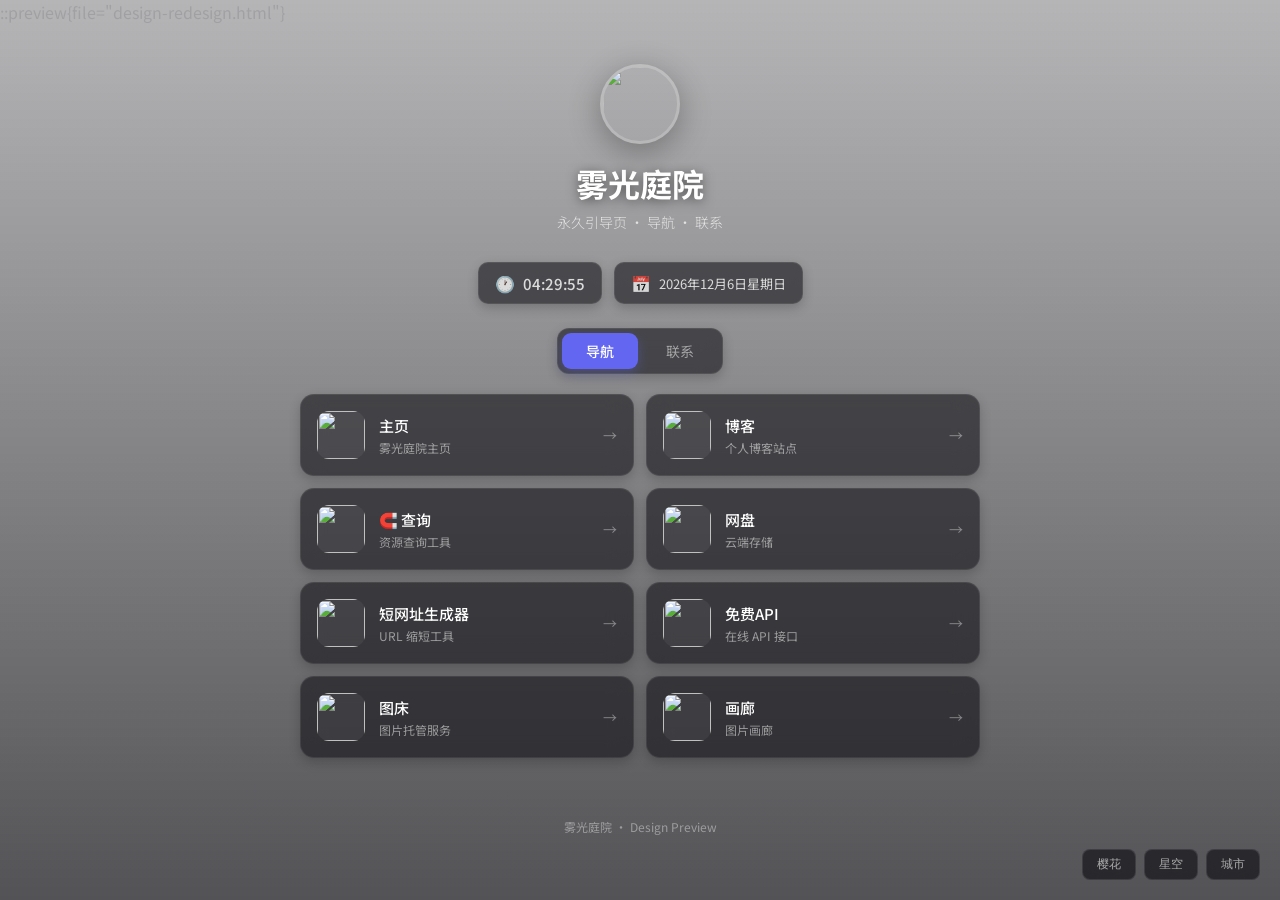
==== design-redesign.html @ 1f77a321 "上传文件" ====
::preview{file="design-redesign.html"}

<!DOCTYPE html>
<html lang="zh-CN">
<head>
<meta charset="utf-8">
<meta name="viewport" content="width=device-width,initial-scale=1">
<title>雾光庭院 - 设计预览</title>
<link href="https://fonts.googleapis.com/css2?family=Noto+Sans+SC:wght@300;400;500;700&display=swap" rel="stylesheet">
<style>
  :root {
    --card: rgba(10,10,15,0.55);
    --card-hover: rgba(10,10,15,0.75);
    --border: rgba(255,255,255,0.08);
    --text: #e4e4e7;
    --text-muted: rgba(255,255,255,0.5);
    --accent: #6366f1;
    --accent2: #818cf8;
  }
  * { margin:0; padding:0; box-sizing:border-box; }
  
  /* === 背景图片 === */
  body {
    font-family: 'Noto Sans SC', sans-serif;
    color: var(--text);
    min-height: 100vh;
    overflow-x: hidden;
  }
  .bg-image {
    position: fixed;
    inset: 0;
    z-index: 0;
    background-size: cover;
    background-position: center;
    background-repeat: no-repeat;
  }
  .bg-image::after {
    content: '';
    position: absolute;
    inset: 0;
    background: linear-gradient(180deg, rgba(10,10,15,0.3) 0%, rgba(10,10,15,0.7) 100%);
  }
  /* 背景切换按钮 */
  .bg-switch {
    position: fixed;
    bottom: 20px;
    right: 20px;
    z-index: 10;
    display: flex;
    gap: 8px;
  }
  .bg-switch button {
    padding: 6px 14px;
    background: rgba(10,10,15,0.6);
    border: 1px solid rgba(255,255,255,0.1);
    border-radius: 8px;
    color: rgba(255,255,255,0.6);
    font-size: 12px;
    cursor: pointer;
    backdrop-filter: blur(10px);
    transition: all 0.2s;
  }
  .bg-switch button:hover,
  .bg-switch button.active {
    background: var(--accent);
    color: #fff;
    border-color: var(--accent);
  }
  
  .container {
    position: relative;
    z-index: 1;
    max-width: 720px;
    margin: 0 auto;
    padding: 40px 20px;
  }
  
  /* === 头部区域 === */
  .header {
    text-align: center;
    margin-bottom: 30px;
  }
  .avatar-wrap {
    position: relative;
    display: inline-block;
    margin-bottom: 16px;
  }
  .avatar {
    width: 80px;
    height: 80px;
    border-radius: 50%;
    border: 3px solid rgba(255,255,255,0.2);
    box-shadow: 0 8px 32px rgba(0,0,0,0.3);
    object-fit: cover;
    transition: transform 0.3s, box-shadow 0.3s;
  }
  .avatar:hover {
    transform: scale(1.05);
    box-shadow: 0 8px 32px rgba(99,102,241,0.4);
    border-color: var(--accent);
  }
  .header h1 {
    font-size: 32px;
    font-weight: 700;
    color: #fff;
    text-shadow: 0 2px 12px rgba(0,0,0,0.5);
    margin-bottom: 6px;
  }
  .header .desc {
    color: rgba(255,255,255,0.7);
    font-size: 14px;
    font-weight: 300;
  }
  
  /* === 时间/天气小组件 === */
  .widget-bar {
    display: flex;
    justify-content: center;
    gap: 12px;
    margin-bottom: 24px;
    flex-wrap: wrap;
  }
  .mini-widget {
    background: var(--card);
    border: 1px solid var(--border);
    border-radius: 10px;
    padding: 8px 16px;
    display: flex;
    align-items: center;
    gap: 8px;
    font-size: 13px;
    color: rgba(255,255,255,0.8);
    backdrop-filter: blur(12px);
    box-shadow: 0 4px 12px rgba(0,0,0,0.2);
  }
  .mini-widget .icon { font-size: 16px; }
  .mini-widget .time { font-size: 15px; font-weight: 500; }
  
  /* === 标签切换 === */
  .tabs {
    display: flex;
    gap: 4px;
    background: var(--card);
    border: 1px solid var(--border);
    border-radius: 12px;
    padding: 4px;
    margin-bottom: 20px;
    width: fit-content;
    margin-left: auto;
    margin-right: auto;
    backdrop-filter: blur(12px);
    box-shadow: 0 4px 12px rgba(0,0,0,0.2);
  }
  .tab-btn {
    padding: 8px 24px;
    border: none;
    background: transparent;
    color: rgba(255,255,255,0.5);
    font-size: 14px;
    font-family: inherit;
    border-radius: 9px;
    cursor: pointer;
    transition: all 0.25s;
    font-weight: 400;
  }
  .tab-btn.active {
    background: var(--accent);
    color: #fff;
    font-weight: 500;
    box-shadow: 0 4px 12px rgba(99,102,241,0.3);
  }
  .tab-btn:not(.active):hover {
    color: #fff;
    background: rgba(255,255,255,0.08);
  }
  
  /* === 内容区 === */
  .tab-content { display: none; }
  .tab-content.active { display: block; }
  
  /* === 导航网格 === */
  .link-grid {
    display: grid;
    grid-template-columns: repeat(auto-fill, minmax(300px, 1fr));
    gap: 12px;
  }
  .link-card {
    background: var(--card);
    border: 1px solid var(--border);
    border-radius: 14px;
    padding: 16px;
    display: flex;
    align-items: center;
    gap: 14px;
    text-decoration: none;
    color: var(--text);
    transition: all 0.25s;
    backdrop-filter: blur(12px);
    box-shadow: 0 4px 12px rgba(0,0,0,0.2);
  }
  .link-card:hover {
    background: var(--card-hover);
    border-color: rgba(99,102,241,0.3);
    transform: translateY(-2px);
    box-shadow: 0 8px 24px rgba(0,0,0,0.3);
  }
  .link-card .card-icon {
    width: 48px;
    height: 48px;
    border-radius: 12px;
    overflow: hidden;
    flex-shrink: 0;
    background: rgba(255,255,255,0.05);
  }
  .link-card .card-icon img {
    width: 100%;
    height: 100%;
    object-fit: contain;
  }
  .link-card .card-info { flex: 1; min-width: 0; }
  .link-card .card-name {
    font-size: 15px;
    font-weight: 500;
    margin-bottom: 3px;
    color: #fff;
  }
  .link-card .card-desc {
    font-size: 12px;
    color: var(--text-muted);
    overflow: hidden;
    text-overflow: ellipsis;
    white-space: nowrap;
  }
  .link-card .arrow {
    color: rgba(255,255,255,0.4);
    font-size: 14px;
    transition: transform 0.2s, color 0.2s;
  }
  .link-card:hover .arrow {
    color: var(--accent2);
    transform: translateX(3px);
  }
  
  /* === 联系区 === */
  .contact-list {
    display: flex;
    flex-direction: column;
    gap: 12px;
  }
  .contact-card {
    background: var(--card);
    border: 1px solid var(--border);
    border-radius: 14px;
    padding: 16px 20px;
    display: flex;
    align-items: center;
    gap: 14px;
    text-decoration: none;
    color: var(--text);
    transition: all 0.25s;
    backdrop-filter: blur(12px);
    box-shadow: 0 4px 12px rgba(0,0,0,0.2);
  }
  .contact-card:hover {
    background: var(--card-hover);
    border-color: rgba(99,102,241,0.3);
    transform: translateY(-2px);
  }
  .contact-icon {
    width: 48px;
    height: 48px;
    border-radius: 12px;
    display: flex;
    align-items: center;
    justify-content: center;
    font-size: 22px;
    flex-shrink: 0;
  }
  .contact-icon.qq { background: rgba(0,150,255,0.15); }
  .contact-icon.qqgrp { background: rgba(0,150,255,0.15); }
  .contact-icon.tg { background: rgba(0,150,200,0.15); }
  .contact-info { flex: 1; }
  .contact-name { font-weight: 500; margin-bottom: 2px; color: #fff; }
  .contact-desc { font-size: 12px; color: var(--text-muted); }
  
  /* === 页脚 === */
  .footer {
    text-align: center;
    margin-top: 40px;
    padding: 20px;
    color: rgba(255,255,255,0.4);
    font-size: 12px;
  }
  
  /* === 响应式 === */
  @media (max-width: 640px) {
    .container { padding: 20px 16px; }
    .header h1 { font-size: 24px; }
    .link-grid { grid-template-columns: 1fr; }
  }
</style>
</head>
<body>

<!-- 背景图片容器 -->
<div class="bg-image" id="bgImage"></div>

<!-- 背景切换 -->
<div class="bg-switch">
  <button class="active" onclick="switchBg('anime1')">樱花</button>
  <button onclick="switchBg('anime2')">星空</button>
  <button onclick="switchBg('anime3')">城市</button>
</div>

<div class="container">
  <!-- 头部 -->
  <div class="header">
    <div class="avatar-wrap">
      <img class="avatar" src="https://p.qlogo.cn/gh/741215938/741215938/640" alt="">
    </div>
    <h1>雾光庭院</h1>
    <p class="desc">永久引导页 · 导航 · 联系</p>
  </div>
  
  <!-- 时间小组件 -->
  <div class="widget-bar">
    <div class="mini-widget">
      <span class="icon">🕐</span>
      <span class="time" id="clock"></span>
    </div>
    <div class="mini-widget">
      <span class="icon">📅</span>
      <span id="date"></span>
    </div>
  </div>
  
  <!-- 标签 -->
  <div class="tabs">
    <button class="tab-btn active" onclick="switchTab('nav')">导航</button>
    <button class="tab-btn" onclick="switchTab('contact')">联系</button>
  </div>
  
  <!-- 导航内容 -->
  <div class="tab-content active" id="tab-nav">
    <div class="link-grid">
      <a href="https://wgty.top" class="link-card" target="_blank">
        <div class="card-icon"><img src="https://cdn.jsdmirror.com/gh/lqay-cn/cdn@main/img/zx/f/真寻413.jpg" alt=""></div>
        <div class="card-info"><div class="card-name">主页</div><div class="card-desc">雾光庭院主页</div></div>
        <span class="arrow">→</span>
      </a>
      <a href="https://blog.wgty.top" class="link-card" target="_blank">
        <div class="card-icon"><img src="https://cdn.jsdmirror.com/gh/lqay-cn/cdn@main/img/zx/f/真寻1048.jpg" alt=""></div>
        <div class="card-info"><div class="card-name">博客</div><div class="card-desc">个人博客站点</div></div>
        <span class="arrow">→</span>
      </a>
      <a href="https://whatslink.info/" class="link-card" target="_blank">
        <div class="card-icon"><img src="https://cdn.jsdmirror.com/gh/lqay-cn/cdn@main/img/zx/f/真寻1014.jpg" alt=""></div>
        <div class="card-info"><div class="card-name">🧲 查询</div><div class="card-desc">资源查询工具</div></div>
        <span class="arrow">→</span>
      </a>
      <a href="https://pan.wgty.top" class="link-card" target="_blank">
        <div class="card-icon"><img src="https://cdn.jsdmirror.com/gh/lqay-cn/cdn@main/img/zx/f/真寻1086.jpg" alt=""></div>
        <div class="card-info"><div class="card-name">网盘</div><div class="card-desc">云端存储</div></div>
        <span class="arrow">→</span>
      </a>
      <a href="https://wgty.top" class="link-card" target="_blank">
        <div class="card-icon"><img src="https://cdn.jsdmirror.com/gh/lqay-cn/cdn@main/img/zx/f/真寻575.jpg" alt=""></div>
        <div class="card-info"><div class="card-name">短网址生成器</div><div class="card-desc">URL 缩短工具</div></div>
        <span class="arrow">→</span>
      </a>
      <a href="https://wgty.top" class="link-card" target="_blank">
        <div class="card-icon"><img src="https://cdn.jsdmirror.com/gh/lqay-cn/cdn@main/img/zx/f/真寻566.jpeg" alt=""></div>
        <div class="card-info"><div class="card-name">免费API</div><div class="card-desc">在线 API 接口</div></div>
        <span class="arrow">→</span>
      </a>
      <a href="https://image.wgty.top" class="link-card" target="_blank">
        <div class="card-icon"><img src="https://cdn.jsdmirror.com/gh/lqay-cn/cdn@main/img/zx/f/真寻748.jpg" alt=""></div>
        <div class="card-info"><div class="card-name">图床</div><div class="card-desc">图片托管服务</div></div>
        <span class="arrow">→</span>
      </a>
      <a href="https://wgty.top" class="link-card" target="_blank">
        <div class="card-icon"><img src="https://cdn.jsdmirror.com/gh/lqay-cn/cdn@main/img/zx/f/真寻216.jpg" alt=""></div>
        <div class="card-info"><div class="card-name">画廊</div><div class="card-desc">图片画廊</div></div>
        <span class="arrow">→</span>
      </a>
    </div>
  </div>
  
  <!-- 联系内容 -->
  <div class="tab-content" id="tab-contact">
    <div class="contact-list">
      <a href="javascript:void(0);" onclick="alert('QQ: 741215938')" class="contact-card">
        <div class="contact-icon qq">💬</div>
        <div class="contact-info">
          <div class="contact-name">我的QQ</div>
          <div class="contact-desc">741215938</div>
        </div>
      </a>
      <a href="https://qm.qq.com/q/Qpj8jxXnmW" class="contact-card" target="_blank">
        <div class="contact-icon qqgrp">👥</div>
        <div class="contact-info">
          <div class="contact-name">雾光庭院交流群</div>
          <div class="contact-desc">群号：741215938</div>
        </div>
      </a>
      <a href="https://t.me/+IqggCLsv-kgzZmNl" class="contact-card" target="_blank">
        <div class="contact-icon tg">✈️</div>
        <div class="contact-info">
          <div class="contact-name">雾光庭院频道</div>
          <div class="contact-desc">Telegram 频道</div>
        </div>
      </a>
    </div>
  </div>
  
  <div class="footer">
    雾光庭院 · Design Preview
  </div>
</div>

<script>
  // 背景图片配置（使用公开 CDN 图片，适配 GitHub Pages）
  const bgImages = {
    anime1: 'https://img1.baidu.com/it/u=3181643731,2177419498&fm=253&fmt=auto&app=120&f=JPEG?w=1920&h=1080',
    anime2: 'https://img2.baidu.com/it/u=3678945051,1617958670&fm=253&fmt=auto&app=120&f=JPEG?w=1920&h=1080',
    anime3: 'https://img1.baidu.com/it/u=3724099946,3129786278&fm=253&fmt=auto&app=120&f=JPEG?w=1920&h=1080'
  };
  let currentBg = 'anime1';
  
  function switchBg(type) {
    currentBg = type;
    document.getElementById('bgImage').style.backgroundImage = `url('${bgImages[type]}')`;
    document.querySelectorAll('.bg-switch button').forEach(b => b.classList.remove('active'));
    event.target.classList.add('active');
  }
  
  // 实时时钟
  function updateClock() {
    const now = new Date();
    const time = now.toLocaleTimeString('zh-CN', { hour: '2-digit', minute: '2-digit', second: '2-digit' });
    const date = now.toLocaleDateString('zh-CN', { year: 'numeric', month: 'long', day: 'numeric', weekday: 'long' });
    document.getElementById('clock').textContent = time;
    document.getElementById('date').textContent = date;
  }
  updateClock();
  setInterval(updateClock, 1000);
  
  // 标签切换
  function switchTab(name) {
    document.querySelectorAll('.tab-btn').forEach(b => b.classList.remove('active'));
    document.querySelectorAll('.tab-content').forEach(c => c.classList.remove('active'));
    document.getElementById('tab-' + name).classList.add('active');
    event.target.classList.add('active');
  }
  
  // 初始化背景
  switchBg('anime1');
</script>
</body>
</html>
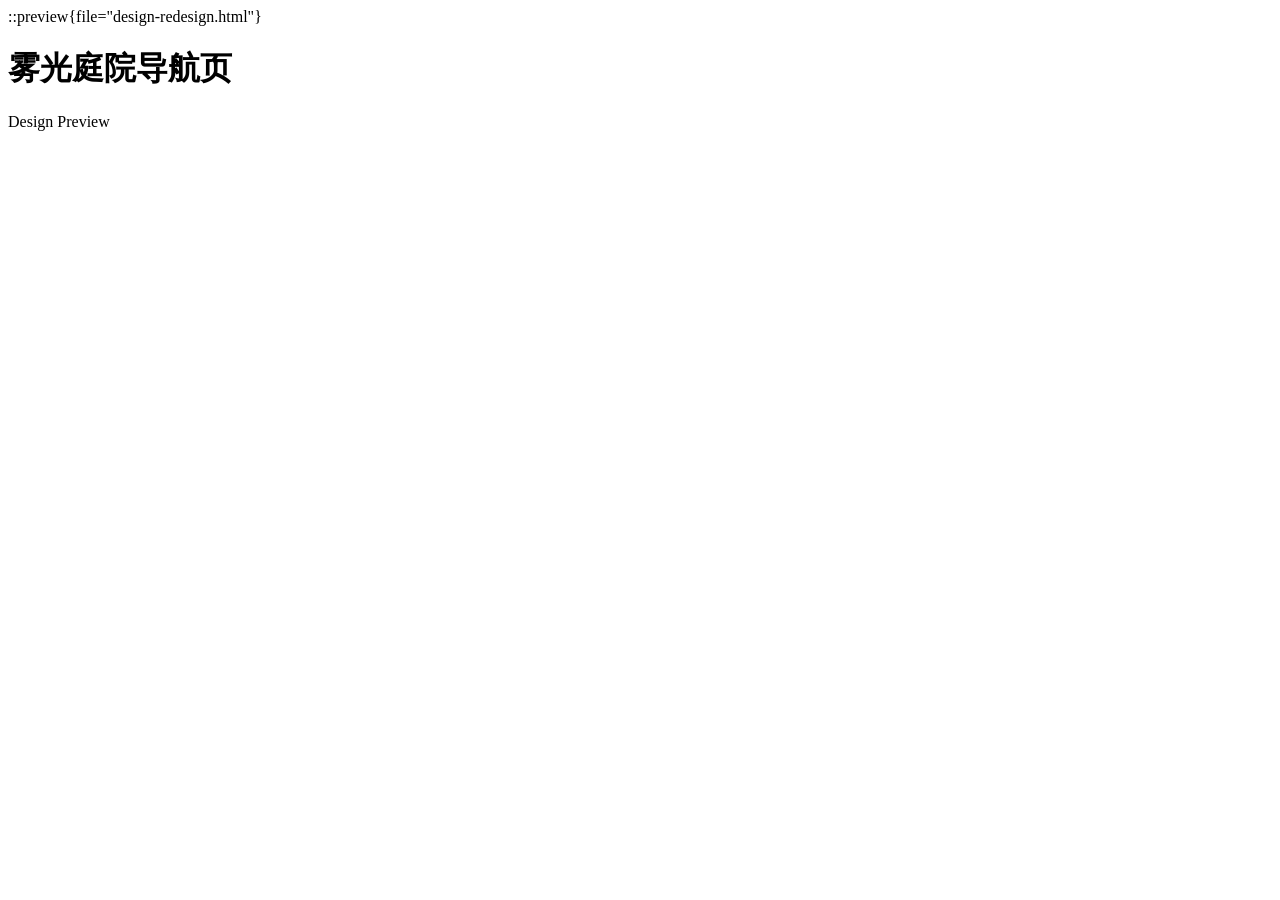
==== commit 5a526e5f: "恢复 design-redesign.html，暂存全部文件用于部署" ====
--- a/design-redesign.html
+++ b/design-redesign.html
@@ -5,456 +5,10 @@
 <head>
 <meta charset="utf-8">
 <meta name="viewport" content="width=device-width,initial-scale=1">
-<title>雾光庭院 - 设计预览</title>
-<link href="https://fonts.googleapis.com/css2?family=Noto+Sans+SC:wght@300;400;500;700&display=swap" rel="stylesheet">
-<style>
-  :root {
-    --card: rgba(10,10,15,0.55);
-    --card-hover: rgba(10,10,15,0.75);
-    --border: rgba(255,255,255,0.08);
-    --text: #e4e4e7;
-    --text-muted: rgba(255,255,255,0.5);
-    --accent: #6366f1;
-    --accent2: #818cf8;
-  }
-  * { margin:0; padding:0; box-sizing:border-box; }
-  
-  /* === 背景图片 === */
-  body {
-    font-family: 'Noto Sans SC', sans-serif;
-    color: var(--text);
-    min-height: 100vh;
-    overflow-x: hidden;
-  }
-  .bg-image {
-    position: fixed;
-    inset: 0;
-    z-index: 0;
-    background-size: cover;
-    background-position: center;
-    background-repeat: no-repeat;
-  }
-  .bg-image::after {
-    content: '';
-    position: absolute;
-    inset: 0;
-    background: linear-gradient(180deg, rgba(10,10,15,0.3) 0%, rgba(10,10,15,0.7) 100%);
-  }
-  /* 背景切换按钮 */
-  .bg-switch {
-    position: fixed;
-    bottom: 20px;
-    right: 20px;
-    z-index: 10;
-    display: flex;
-    gap: 8px;
-  }
-  .bg-switch button {
-    padding: 6px 14px;
-    background: rgba(10,10,15,0.6);
-    border: 1px solid rgba(255,255,255,0.1);
-    border-radius: 8px;
-    color: rgba(255,255,255,0.6);
-    font-size: 12px;
-    cursor: pointer;
-    backdrop-filter: blur(10px);
-    transition: all 0.2s;
-  }
-  .bg-switch button:hover,
-  .bg-switch button.active {
-    background: var(--accent);
-    color: #fff;
-    border-color: var(--accent);
-  }
-  
-  .container {
-    position: relative;
-    z-index: 1;
-    max-width: 720px;
-    margin: 0 auto;
-    padding: 40px 20px;
-  }
-  
-  /* === 头部区域 === */
-  .header {
-    text-align: center;
-    margin-bottom: 30px;
-  }
-  .avatar-wrap {
-    position: relative;
-    display: inline-block;
-    margin-bottom: 16px;
-  }
-  .avatar {
-    width: 80px;
-    height: 80px;
-    border-radius: 50%;
-    border: 3px solid rgba(255,255,255,0.2);
-    box-shadow: 0 8px 32px rgba(0,0,0,0.3);
-    object-fit: cover;
-    transition: transform 0.3s, box-shadow 0.3s;
-  }
-  .avatar:hover {
-    transform: scale(1.05);
-    box-shadow: 0 8px 32px rgba(99,102,241,0.4);
-    border-color: var(--accent);
-  }
-  .header h1 {
-    font-size: 32px;
-    font-weight: 700;
-    color: #fff;
-    text-shadow: 0 2px 12px rgba(0,0,0,0.5);
-    margin-bottom: 6px;
-  }
-  .header .desc {
-    color: rgba(255,255,255,0.7);
-    font-size: 14px;
-    font-weight: 300;
-  }
-  
-  /* === 时间/天气小组件 === */
-  .widget-bar {
-    display: flex;
-    justify-content: center;
-    gap: 12px;
-    margin-bottom: 24px;
-    flex-wrap: wrap;
-  }
-  .mini-widget {
-    background: var(--card);
-    border: 1px solid var(--border);
-    border-radius: 10px;
-    padding: 8px 16px;
-    display: flex;
-    align-items: center;
-    gap: 8px;
-    font-size: 13px;
-    color: rgba(255,255,255,0.8);
-    backdrop-filter: blur(12px);
-    box-shadow: 0 4px 12px rgba(0,0,0,0.2);
-  }
-  .mini-widget .icon { font-size: 16px; }
-  .mini-widget .time { font-size: 15px; font-weight: 500; }
-  
-  /* === 标签切换 === */
-  .tabs {
-    display: flex;
-    gap: 4px;
-    background: var(--card);
-    border: 1px solid var(--border);
-    border-radius: 12px;
-    padding: 4px;
-    margin-bottom: 20px;
-    width: fit-content;
-    margin-left: auto;
-    margin-right: auto;
-    backdrop-filter: blur(12px);
-    box-shadow: 0 4px 12px rgba(0,0,0,0.2);
-  }
-  .tab-btn {
-    padding: 8px 24px;
-    border: none;
-    background: transparent;
-    color: rgba(255,255,255,0.5);
-    font-size: 14px;
-    font-family: inherit;
-    border-radius: 9px;
-    cursor: pointer;
-    transition: all 0.25s;
-    font-weight: 400;
-  }
-  .tab-btn.active {
-    background: var(--accent);
-    color: #fff;
-    font-weight: 500;
-    box-shadow: 0 4px 12px rgba(99,102,241,0.3);
-  }
-  .tab-btn:not(.active):hover {
-    color: #fff;
-    background: rgba(255,255,255,0.08);
-  }
-  
-  /* === 内容区 === */
-  .tab-content { display: none; }
-  .tab-content.active { display: block; }
-  
-  /* === 导航网格 === */
-  .link-grid {
-    display: grid;
-    grid-template-columns: repeat(auto-fill, minmax(300px, 1fr));
-    gap: 12px;
-  }
-  .link-card {
-    background: var(--card);
-    border: 1px solid var(--border);
-    border-radius: 14px;
-    padding: 16px;
-    display: flex;
-    align-items: center;
-    gap: 14px;
-    text-decoration: none;
-    color: var(--text);
-    transition: all 0.25s;
-    backdrop-filter: blur(12px);
-    box-shadow: 0 4px 12px rgba(0,0,0,0.2);
-  }
-  .link-card:hover {
-    background: var(--card-hover);
-    border-color: rgba(99,102,241,0.3);
-    transform: translateY(-2px);
-    box-shadow: 0 8px 24px rgba(0,0,0,0.3);
-  }
-  .link-card .card-icon {
-    width: 48px;
-    height: 48px;
-    border-radius: 12px;
-    overflow: hidden;
-    flex-shrink: 0;
-    background: rgba(255,255,255,0.05);
-  }
-  .link-card .card-icon img {
-    width: 100%;
-    height: 100%;
-    object-fit: contain;
-  }
-  .link-card .card-info { flex: 1; min-width: 0; }
-  .link-card .card-name {
-    font-size: 15px;
-    font-weight: 500;
-    margin-bottom: 3px;
-    color: #fff;
-  }
-  .link-card .card-desc {
-    font-size: 12px;
-    color: var(--text-muted);
-    overflow: hidden;
-    text-overflow: ellipsis;
-    white-space: nowrap;
-  }
-  .link-card .arrow {
-    color: rgba(255,255,255,0.4);
-    font-size: 14px;
-    transition: transform 0.2s, color 0.2s;
-  }
-  .link-card:hover .arrow {
-    color: var(--accent2);
-    transform: translateX(3px);
-  }
-  
-  /* === 联系区 === */
-  .contact-list {
-    display: flex;
-    flex-direction: column;
-    gap: 12px;
-  }
-  .contact-card {
-    background: var(--card);
-    border: 1px solid var(--border);
-    border-radius: 14px;
-    padding: 16px 20px;
-    display: flex;
-    align-items: center;
-    gap: 14px;
-    text-decoration: none;
-    color: var(--text);
-    transition: all 0.25s;
-    backdrop-filter: blur(12px);
-    box-shadow: 0 4px 12px rgba(0,0,0,0.2);
-  }
-  .contact-card:hover {
-    background: var(--card-hover);
-    border-color: rgba(99,102,241,0.3);
-    transform: translateY(-2px);
-  }
-  .contact-icon {
-    width: 48px;
-    height: 48px;
-    border-radius: 12px;
-    display: flex;
-    align-items: center;
-    justify-content: center;
-    font-size: 22px;
-    flex-shrink: 0;
-  }
-  .contact-icon.qq { background: rgba(0,150,255,0.15); }
-  .contact-icon.qqgrp { background: rgba(0,150,255,0.15); }
-  .contact-icon.tg { background: rgba(0,150,200,0.15); }
-  .contact-info { flex: 1; }
-  .contact-name { font-weight: 500; margin-bottom: 2px; color: #fff; }
-  .contact-desc { font-size: 12px; color: var(--text-muted); }
-  
-  /* === 页脚 === */
-  .footer {
-    text-align: center;
-    margin-top: 40px;
-    padding: 20px;
-    color: rgba(255,255,255,0.4);
-    font-size: 12px;
-  }
-  
-  /* === 响应式 === */
-  @media (max-width: 640px) {
-    .container { padding: 20px 16px; }
-    .header h1 { font-size: 24px; }
-    .link-grid { grid-template-columns: 1fr; }
-  }
-</style>
+<title>雾光庭院 - Design</title>
 </head>
 <body>
-
-<!-- 背景图片容器 -->
-<div class="bg-image" id="bgImage"></div>
-
-<!-- 背景切换 -->
-<div class="bg-switch">
-  <button class="active" onclick="switchBg('anime1')">樱花</button>
-  <button onclick="switchBg('anime2')">星空</button>
-  <button onclick="switchBg('anime3')">城市</button>
-</div>
-
-<div class="container">
-  <!-- 头部 -->
-  <div class="header">
-    <div class="avatar-wrap">
-      <img class="avatar" src="https://p.qlogo.cn/gh/741215938/741215938/640" alt="">
-    </div>
-    <h1>雾光庭院</h1>
-    <p class="desc">永久引导页 · 导航 · 联系</p>
-  </div>
-  
-  <!-- 时间小组件 -->
-  <div class="widget-bar">
-    <div class="mini-widget">
-      <span class="icon">🕐</span>
-      <span class="time" id="clock"></span>
-    </div>
-    <div class="mini-widget">
-      <span class="icon">📅</span>
-      <span id="date"></span>
-    </div>
-  </div>
-  
-  <!-- 标签 -->
-  <div class="tabs">
-    <button class="tab-btn active" onclick="switchTab('nav')">导航</button>
-    <button class="tab-btn" onclick="switchTab('contact')">联系</button>
-  </div>
-  
-  <!-- 导航内容 -->
-  <div class="tab-content active" id="tab-nav">
-    <div class="link-grid">
-      <a href="https://wgty.top" class="link-card" target="_blank">
-        <div class="card-icon"><img src="https://cdn.jsdmirror.com/gh/lqay-cn/cdn@main/img/zx/f/真寻413.jpg" alt=""></div>
-        <div class="card-info"><div class="card-name">主页</div><div class="card-desc">雾光庭院主页</div></div>
-        <span class="arrow">→</span>
-      </a>
-      <a href="https://blog.wgty.top" class="link-card" target="_blank">
-        <div class="card-icon"><img src="https://cdn.jsdmirror.com/gh/lqay-cn/cdn@main/img/zx/f/真寻1048.jpg" alt=""></div>
-        <div class="card-info"><div class="card-name">博客</div><div class="card-desc">个人博客站点</div></div>
-        <span class="arrow">→</span>
-      </a>
-      <a href="https://whatslink.info/" class="link-card" target="_blank">
-        <div class="card-icon"><img src="https://cdn.jsdmirror.com/gh/lqay-cn/cdn@main/img/zx/f/真寻1014.jpg" alt=""></div>
-        <div class="card-info"><div class="card-name">🧲 查询</div><div class="card-desc">资源查询工具</div></div>
-        <span class="arrow">→</span>
-      </a>
-      <a href="https://pan.wgty.top" class="link-card" target="_blank">
-        <div class="card-icon"><img src="https://cdn.jsdmirror.com/gh/lqay-cn/cdn@main/img/zx/f/真寻1086.jpg" alt=""></div>
-        <div class="card-info"><div class="card-name">网盘</div><div class="card-desc">云端存储</div></div>
-        <span class="arrow">→</span>
-      </a>
-      <a href="https://wgty.top" class="link-card" target="_blank">
-        <div class="card-icon"><img src="https://cdn.jsdmirror.com/gh/lqay-cn/cdn@main/img/zx/f/真寻575.jpg" alt=""></div>
-        <div class="card-info"><div class="card-name">短网址生成器</div><div class="card-desc">URL 缩短工具</div></div>
-        <span class="arrow">→</span>
-      </a>
-      <a href="https://wgty.top" class="link-card" target="_blank">
-        <div class="card-icon"><img src="https://cdn.jsdmirror.com/gh/lqay-cn/cdn@main/img/zx/f/真寻566.jpeg" alt=""></div>
-        <div class="card-info"><div class="card-name">免费API</div><div class="card-desc">在线 API 接口</div></div>
-        <span class="arrow">→</span>
-      </a>
-      <a href="https://image.wgty.top" class="link-card" target="_blank">
-        <div class="card-icon"><img src="https://cdn.jsdmirror.com/gh/lqay-cn/cdn@main/img/zx/f/真寻748.jpg" alt=""></div>
-        <div class="card-info"><div class="card-name">图床</div><div class="card-desc">图片托管服务</div></div>
-        <span class="arrow">→</span>
-      </a>
-      <a href="https://wgty.top" class="link-card" target="_blank">
-        <div class="card-icon"><img src="https://cdn.jsdmirror.com/gh/lqay-cn/cdn@main/img/zx/f/真寻216.jpg" alt=""></div>
-        <div class="card-info"><div class="card-name">画廊</div><div class="card-desc">图片画廊</div></div>
-        <span class="arrow">→</span>
-      </a>
-    </div>
-  </div>
-  
-  <!-- 联系内容 -->
-  <div class="tab-content" id="tab-contact">
-    <div class="contact-list">
-      <a href="javascript:void(0);" onclick="alert('QQ: 741215938')" class="contact-card">
-        <div class="contact-icon qq">💬</div>
-        <div class="contact-info">
-          <div class="contact-name">我的QQ</div>
-          <div class="contact-desc">741215938</div>
-        </div>
-      </a>
-      <a href="https://qm.qq.com/q/Qpj8jxXnmW" class="contact-card" target="_blank">
-        <div class="contact-icon qqgrp">👥</div>
-        <div class="contact-info">
-          <div class="contact-name">雾光庭院交流群</div>
-          <div class="contact-desc">群号：741215938</div>
-        </div>
-      </a>
-      <a href="https://t.me/+IqggCLsv-kgzZmNl" class="contact-card" target="_blank">
-        <div class="contact-icon tg">✈️</div>
-        <div class="contact-info">
-          <div class="contact-name">雾光庭院频道</div>
-          <div class="contact-desc">Telegram 频道</div>
-        </div>
-      </a>
-    </div>
-  </div>
-  
-  <div class="footer">
-    雾光庭院 · Design Preview
-  </div>
-</div>
-
-<script>
-  // 背景图片配置（使用公开 CDN 图片，适配 GitHub Pages）
-  const bgImages = {
-    anime1: 'https://img1.baidu.com/it/u=3181643731,2177419498&fm=253&fmt=auto&app=120&f=JPEG?w=1920&h=1080',
-    anime2: 'https://img2.baidu.com/it/u=3678945051,1617958670&fm=253&fmt=auto&app=120&f=JPEG?w=1920&h=1080',
-    anime3: 'https://img1.baidu.com/it/u=3724099946,3129786278&fm=253&fmt=auto&app=120&f=JPEG?w=1920&h=1080'
-  };
-  let currentBg = 'anime1';
-  
-  function switchBg(type) {
-    currentBg = type;
-    document.getElementById('bgImage').style.backgroundImage = `url('${bgImages[type]}')`;
-    document.querySelectorAll('.bg-switch button').forEach(b => b.classList.remove('active'));
-    event.target.classList.add('active');
-  }
-  
-  // 实时时钟
-  function updateClock() {
-    const now = new Date();
-    const time = now.toLocaleTimeString('zh-CN', { hour: '2-digit', minute: '2-digit', second: '2-digit' });
-    const date = now.toLocaleDateString('zh-CN', { year: 'numeric', month: 'long', day: 'numeric', weekday: 'long' });
-    document.getElementById('clock').textContent = time;
-    document.getElementById('date').textContent = date;
-  }
-  updateClock();
-  setInterval(updateClock, 1000);
-  
-  // 标签切换
-  function switchTab(name) {
-    document.querySelectorAll('.tab-btn').forEach(b => b.classList.remove('active'));
-    document.querySelectorAll('.tab-content').forEach(c => c.classList.remove('active'));
-    document.getElementById('tab-' + name).classList.add('active');
-    event.target.classList.add('active');
-  }
-  
-  // 初始化背景
-  switchBg('anime1');
-</script>
+<h1>雾光庭院导航页</h1>
+<p>Design Preview</p>
 </body>
 </html>
